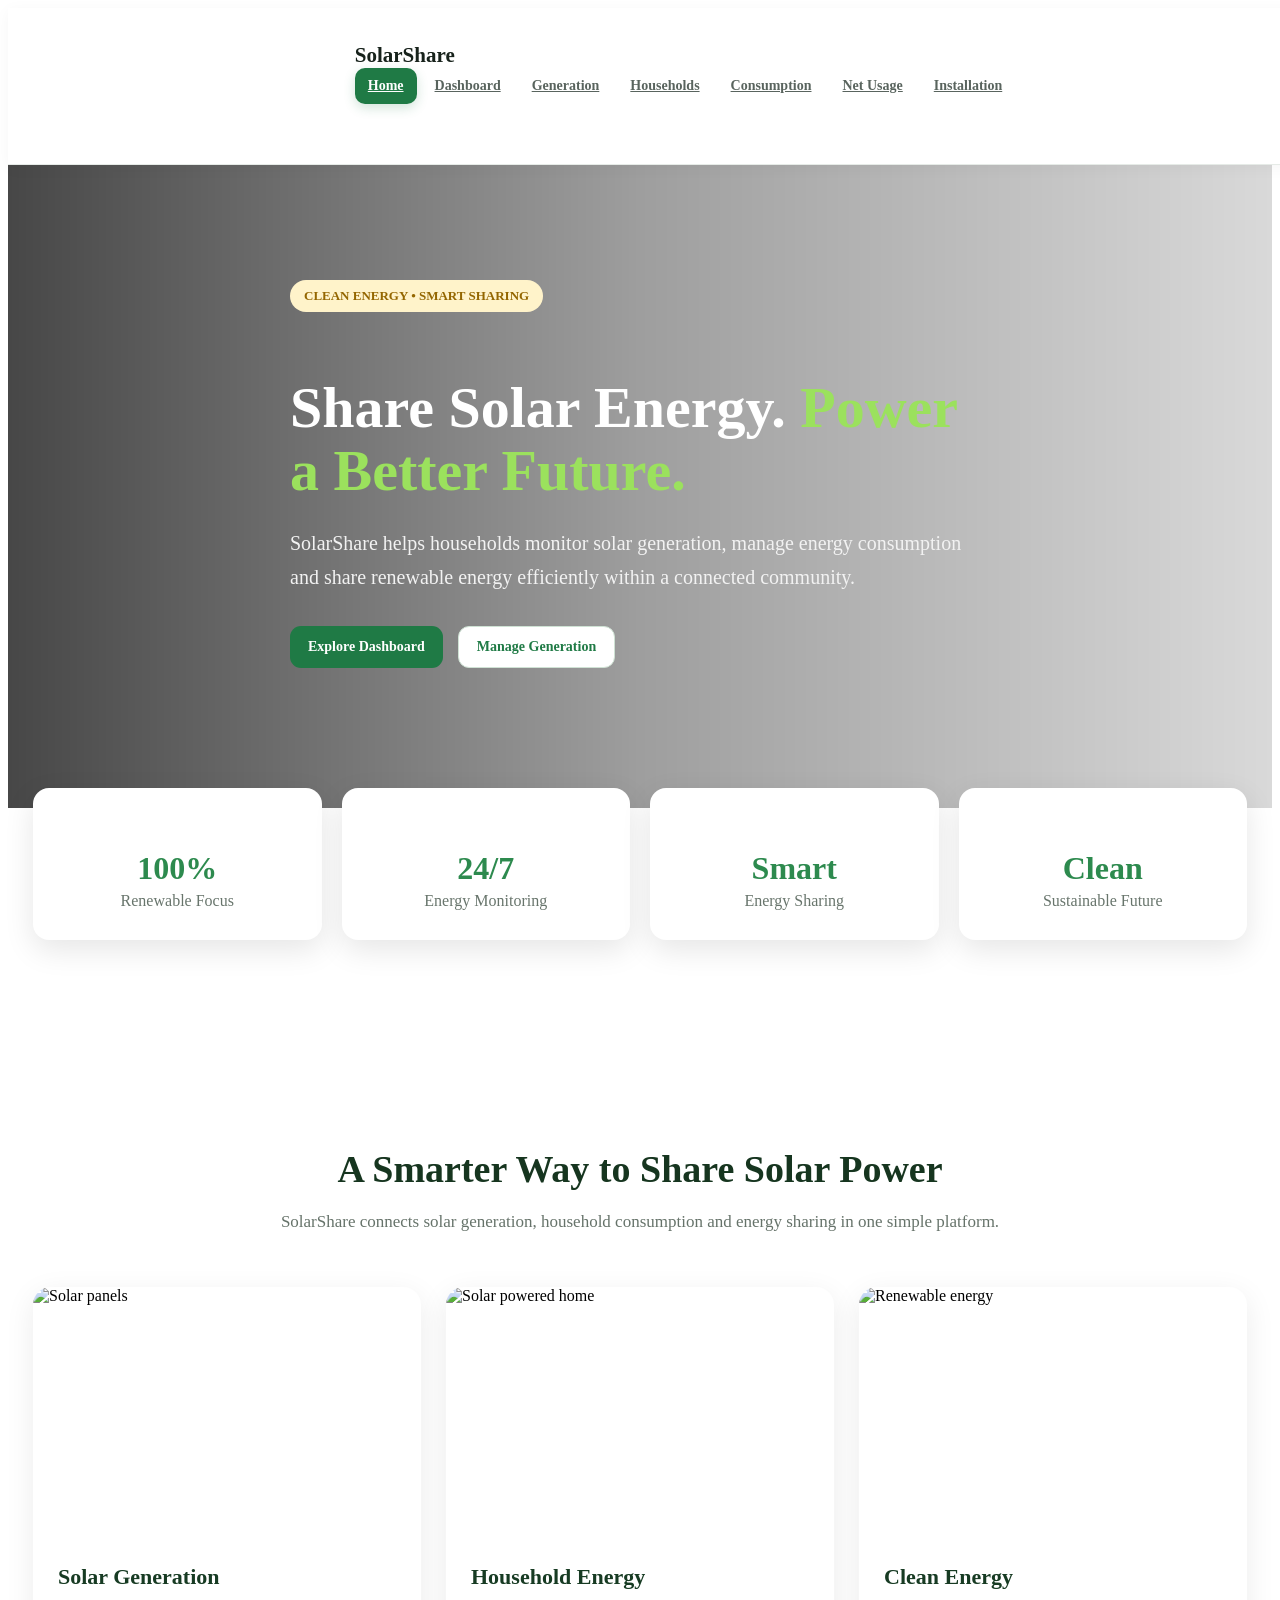
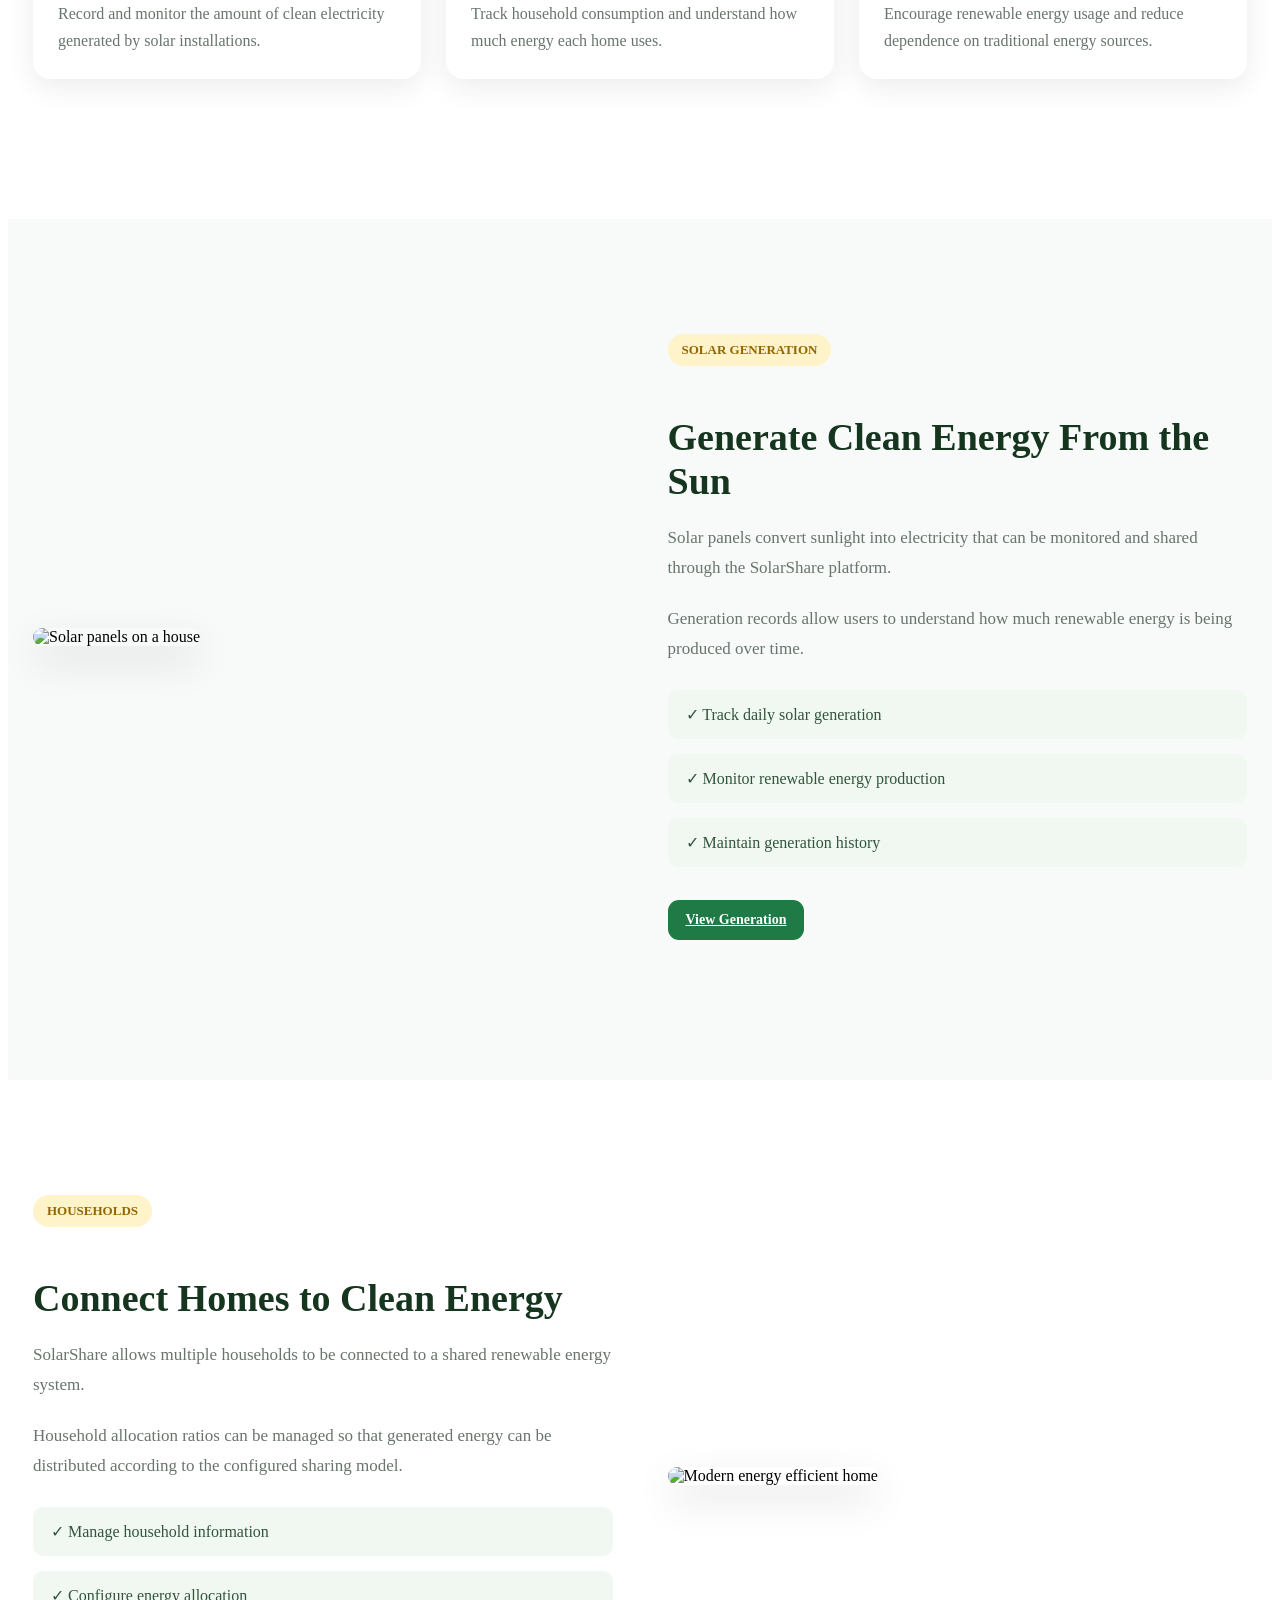
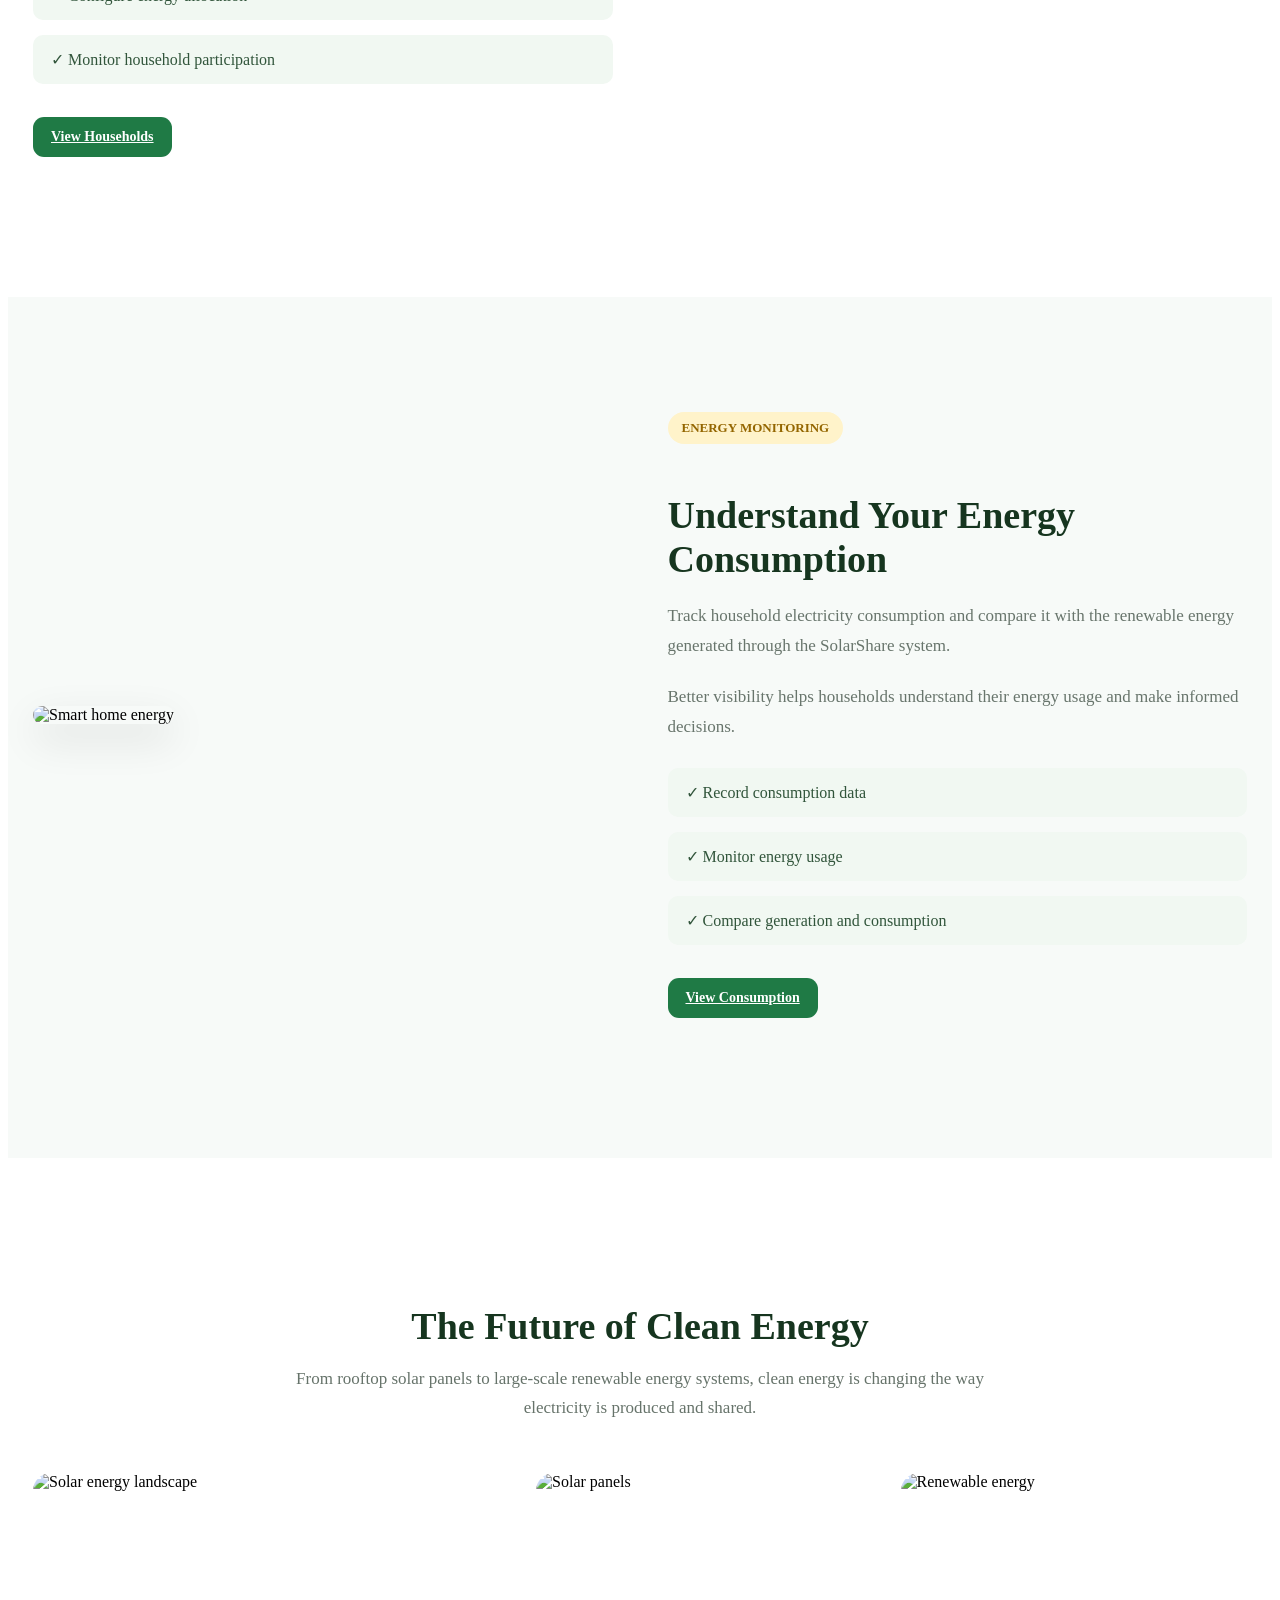
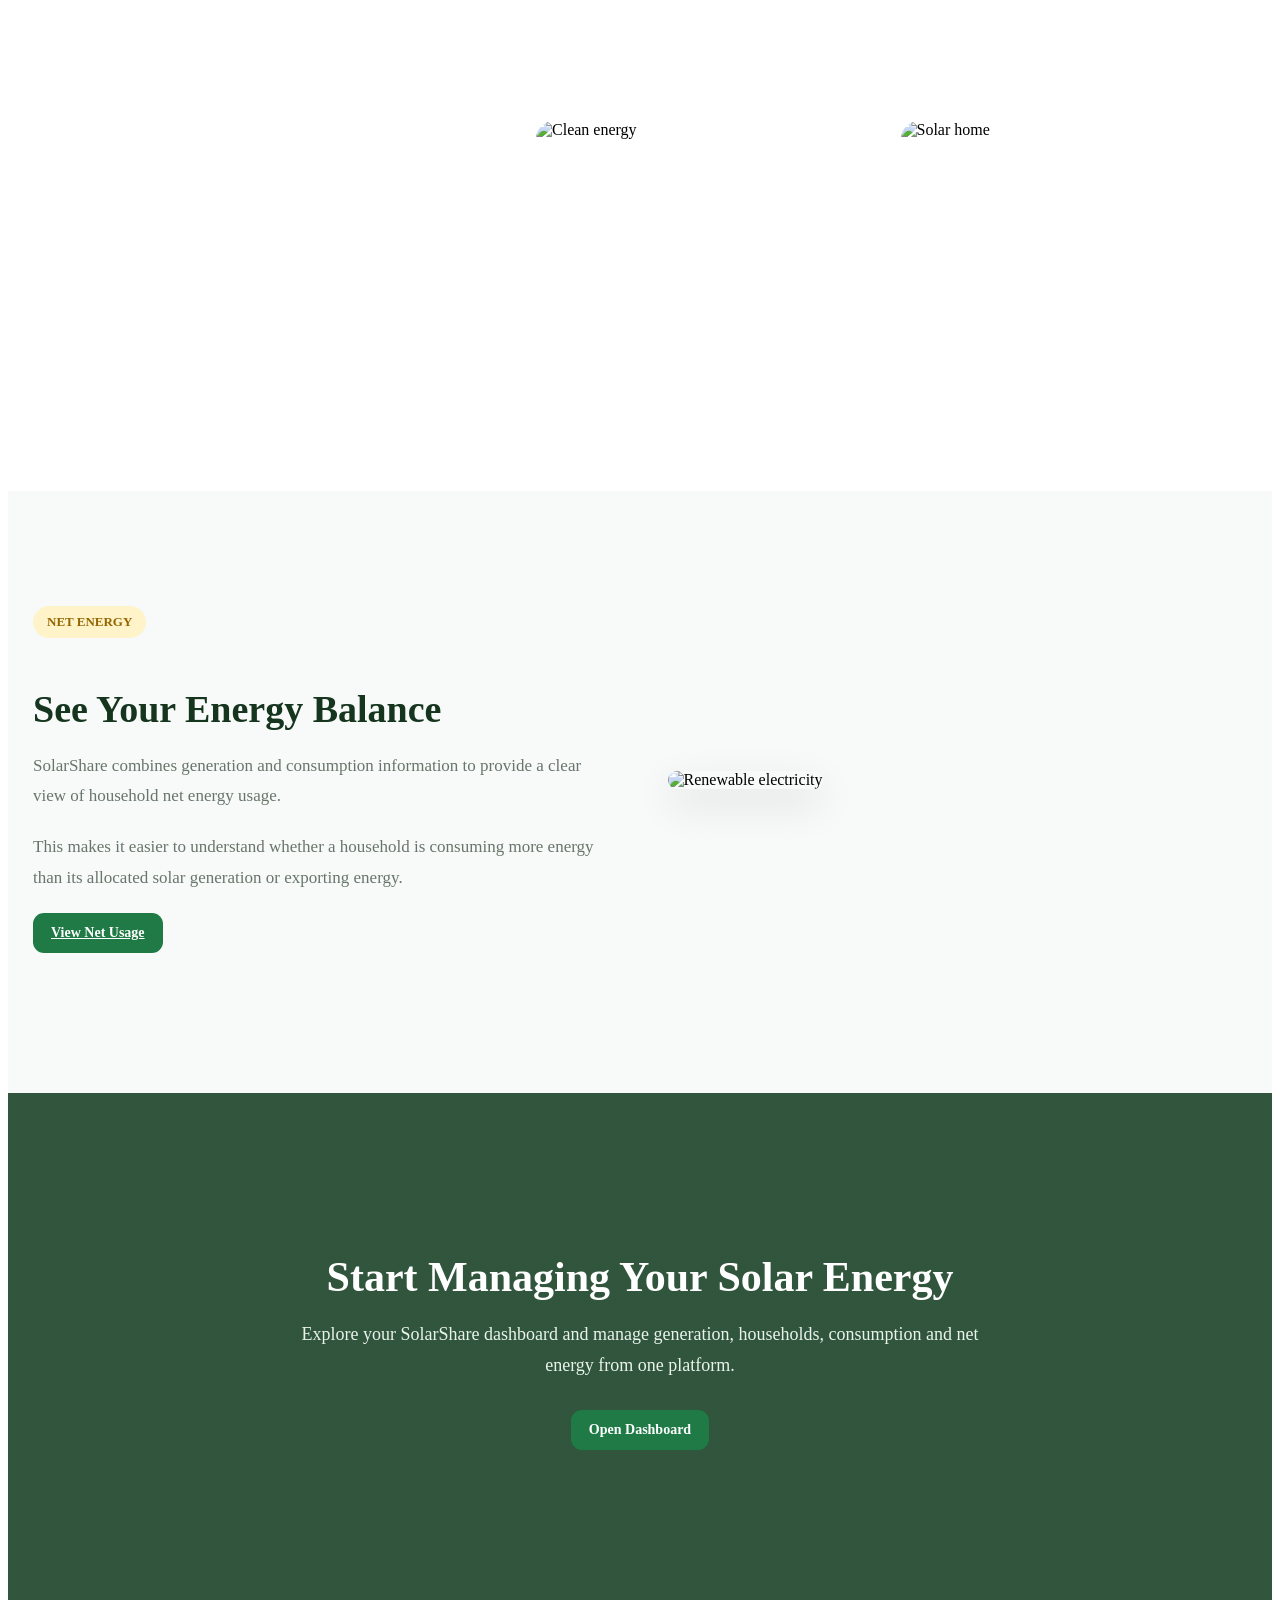
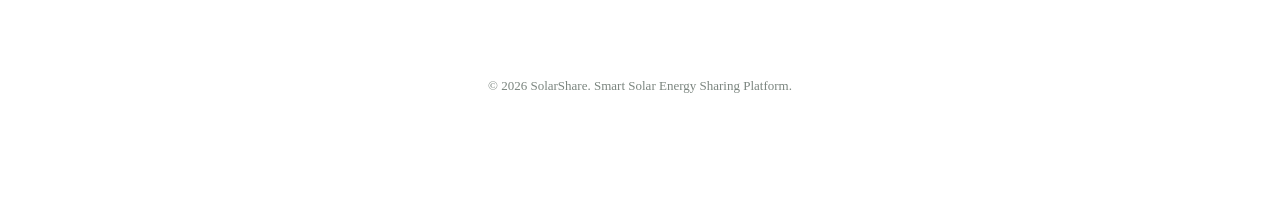
==== solarshare/src/main/resources/static/index.html @ 3d90de75 "Add SolarShare frontend and updates" ====
<!DOCTYPE html>
<html lang="en">
<head>
  <meta charset="UTF-8">
  <meta name="viewport" content="width=device-width, initial-scale=1.0">

  <title>SolarShare | Share Solar Energy</title>

  <link rel="stylesheet" href="style.css">

  <style>
    /* =========================
       HOME PAGE
    ========================= */

    .hero-home {
      min-height: 620px;
      display: flex;
      align-items: center;
      position: relative;
      background:
              linear-gradient(
                      90deg,
                      rgba(0, 0, 0, 0.72),
                      rgba(0, 0, 0, 0.38),
                      rgba(0, 0, 0, 0.15)
              ),
              url("https://images.unsplash.com/photo-1509391366360-2e959784a276?auto=format&fit=crop&w=1800&q=85")
              center/cover no-repeat;
      color: white;
    }

    .hero-home-content {
      max-width: 700px;
      padding: 80px 0;
    }

    .hero-home h1 {
      font-size: 58px;
      line-height: 1.08;
      margin-bottom: 24px;
    }

    .hero-home h1 span {
      color: #9be15d;
    }

    .hero-home p {
      font-size: 20px;
      line-height: 1.7;
      margin-bottom: 32px;
      color: #f2f2f2;
    }

    .hero-buttons {
      display: flex;
      gap: 15px;
      flex-wrap: wrap;
    }

    .hero-buttons a {
      text-decoration: none;
    }

    .home-section {
      padding: 80px 0;
    }

    .home-section-light {
      background: #f7faf8;
    }

    .section-heading {
      text-align: center;
      max-width: 750px;
      margin: 0 auto 50px;
    }

    .section-heading h2 {
      font-size: 38px;
      margin-bottom: 15px;
      color: #16351f;
    }

    .section-heading p {
      color: #66736a;
      font-size: 17px;
      line-height: 1.7;
    }

    /* Image cards */

    .image-card-grid {
      display: grid;
      grid-template-columns: repeat(3, 1fr);
      gap: 25px;
    }

    .image-card {
      background: white;
      border-radius: 18px;
      overflow: hidden;
      box-shadow: 0 8px 30px rgba(0, 0, 0, 0.08);
      transition: transform 0.3s ease, box-shadow 0.3s ease;
    }

    .image-card:hover {
      transform: translateY(-7px);
      box-shadow: 0 15px 35px rgba(0, 0, 0, 0.13);
    }

    .image-card img {
      width: 100%;
      height: 230px;
      object-fit: cover;
      display: block;
    }

    .image-card-content {
      padding: 25px;
    }

    .image-card-content h3 {
      margin-bottom: 10px;
      color: #173b23;
      font-size: 22px;
    }

    .image-card-content p {
      color: #68756c;
      line-height: 1.7;
      margin: 0;
    }

    /* Image + text sections */

    .image-text-section {
      display: grid;
      grid-template-columns: 1fr 1fr;
      gap: 55px;
      align-items: center;
    }

    .image-text-section.reverse .image-text-image {
      order: 2;
    }

    .image-text-image img {
      width: 100%;
      height: 430px;
      object-fit: cover;
      border-radius: 24px;
      box-shadow: 0 15px 40px rgba(0, 0, 0, 0.12);
    }

    .image-text-content h2 {
      font-size: 38px;
      color: #16351f;
      margin-bottom: 20px;
    }

    .image-text-content p {
      font-size: 17px;
      color: #68756c;
      line-height: 1.8;
      margin-bottom: 20px;
    }

    .feature-list {
      list-style: none;
      padding: 0;
      margin: 25px 0 0;
    }

    .feature-list li {
      margin-bottom: 15px;
      padding: 15px 18px;
      background: #f1f8f2;
      border-radius: 10px;
      color: #31553b;
      font-weight: 500;
    }

    /* Stats */

    .home-stats {
      display: grid;
      grid-template-columns: repeat(4, 1fr);
      gap: 20px;
      margin-top: -55px;
      position: relative;
      z-index: 5;
    }

    .home-stat {
      background: white;
      border-radius: 16px;
      padding: 30px 20px;
      text-align: center;
      box-shadow: 0 10px 30px rgba(0, 0, 0, 0.1);
    }

    .home-stat h3 {
      font-size: 32px;
      color: #2d8a4e;
      margin-bottom: 5px;
    }

    .home-stat p {
      color: #68756c;
      margin: 0;
    }

    /* Gallery */

    .solar-gallery {
      display: grid;
      grid-template-columns: 1.4fr 1fr 1fr;
      grid-template-rows: 230px 230px;
      gap: 18px;
    }

    .gallery-item {
      overflow: hidden;
      border-radius: 18px;
    }

    .gallery-item:first-child {
      grid-row: span 2;
    }

    .gallery-item img {
      width: 100%;
      height: 100%;
      object-fit: cover;
      transition: transform 0.5s ease;
    }

    .gallery-item:hover img {
      transform: scale(1.06);
    }

    /* CTA */

    .home-cta {
      padding: 90px 20px;
      background:
              linear-gradient(
                      rgba(20, 62, 34, 0.88),
                      rgba(20, 62, 34, 0.88)
              ),
              url("https://images.unsplash.com/photo-1473341304170-971dccb5ac1e?auto=format&fit=crop&w=1800&q=85")
              center/cover no-repeat;
      color: white;
      text-align: center;
    }

    .home-cta h2 {
      font-size: 42px;
      margin-bottom: 18px;
    }

    .home-cta p {
      max-width: 700px;
      margin: 0 auto 30px;
      font-size: 18px;
      line-height: 1.7;
      color: #e9f3eb;
    }

    .home-cta a {
      display: inline-block;
      text-decoration: none;
    }

    /* Responsive */

    @media (max-width: 900px) {
      .hero-home h1 {
        font-size: 44px;
      }

      .image-card-grid {
        grid-template-columns: 1fr 1fr;
      }

      .image-text-section {
        grid-template-columns: 1fr;
      }

      .image-text-section.reverse .image-text-image {
        order: 0;
      }

      .home-stats {
        grid-template-columns: 1fr 1fr;
      }

      .solar-gallery {
        grid-template-columns: 1fr 1fr;
        grid-template-rows: repeat(3, 220px);
      }

      .gallery-item:first-child {
        grid-row: span 2;
      }
    }

    @media (max-width: 600px) {
      .hero-home {
        min-height: 560px;
      }

      .hero-home h1 {
        font-size: 36px;
      }

      .hero-home p {
        font-size: 16px;
      }

      .image-card-grid {
        grid-template-columns: 1fr;
      }

      .home-stats {
        grid-template-columns: 1fr;
        margin-top: 20px;
      }

      .image-text-image img {
        height: 300px;
      }

      .image-text-content h2 {
        font-size: 30px;
      }

      .section-heading h2 {
        font-size: 30px;
      }

      .solar-gallery {
        display: grid;
        grid-template-columns: 1fr;
        grid-template-rows: repeat(5, 220px);
      }

      .gallery-item:first-child {
        grid-row: span 1;
      }

      .home-cta h2 {
        font-size: 32px;
      }
    }
  </style>
</head>

<body>

<!-- =========================
     NAVIGATION
========================= -->

<nav class="navbar">

  <div class="container">

    <div class="logo">
      SolarShare
    </div>

    <div class="nav-links">

      <a href="index.html" class="active">
        Home
      </a>

      <a href="dashboard.html">
        Dashboard
      </a>

      <a href="generation.html">
        Generation
      </a>

      <a href="households.html">
        Households
      </a>

      <a href="consumption.html">
        Consumption
      </a>

      <a href="net-usage.html">
        Net Usage
      </a>

      <a href="installation.html">
        Installation
      </a>

    </div>

  </div>

</nav>


<!-- =========================
     HERO
========================= -->

<section class="hero-home">

  <div class="container">

    <div class="hero-home-content">

            <span class="badge">
                CLEAN ENERGY • SMART SHARING
            </span>

      <h1>
        Share Solar Energy.
        <span>Power a Better Future.</span>
      </h1>

      <p>
        SolarShare helps households monitor solar generation,
        manage energy consumption and share renewable energy
        efficiently within a connected community.
      </p>

      <div class="hero-buttons">

        <a href="dashboard.html"
           class="btn btn-primary">
          Explore Dashboard
        </a>

        <a href="generation.html"
           class="btn btn-secondary">
          Manage Generation
        </a>

      </div>

    </div>

  </div>

</section>


<!-- =========================
     STATS
========================= -->

<div class="container">

  <div class="home-stats">

    <div class="home-stat">

      <h3>100%</h3>

      <p>
        Renewable Focus
      </p>

    </div>


    <div class="home-stat">

      <h3>24/7</h3>

      <p>
        Energy Monitoring
      </p>

    </div>


    <div class="home-stat">

      <h3>Smart</h3>

      <p>
        Energy Sharing
      </p>

    </div>


    <div class="home-stat">

      <h3>Clean</h3>

      <p>
        Sustainable Future
      </p>

    </div>

  </div>

</div>


<!-- =========================
     INTRODUCTION
========================= -->

<section class="home-section">

  <div class="container">

    <div class="section-heading">

      <h2>
        A Smarter Way to Share Solar Power
      </h2>

      <p>
        SolarShare connects solar generation, household
        consumption and energy sharing in one simple platform.
      </p>

    </div>


    <div class="image-card-grid">

      <!-- Card 1 -->

      <div class="image-card">

        <img
                src="https://images.unsplash.com/photo-1509391366360-2e959784a276?auto=format&fit=crop&w=900&q=80"
                alt="Solar panels">

        <div class="image-card-content">

          <h3>
            Solar Generation
          </h3>

          <p>
            Record and monitor the amount of clean
            electricity generated by solar installations.
          </p>

        </div>

      </div>


      <!-- Card 2 -->

      <div class="image-card">

        <img
                src="https://images.unsplash.com/photo-1508514177221-188b1cf16e9d?auto=format&fit=crop&w=900&q=80"
                alt="Solar powered home">

        <div class="image-card-content">

          <h3>
            Household Energy
          </h3>

          <p>
            Track household consumption and understand
            how much energy each home uses.
          </p>

        </div>

      </div>


      <!-- Card 3 -->

      <div class="image-card">

        <img
                src="https://images.unsplash.com/photo-1497435334941-8c899ee9e8e9?auto=format&fit=crop&w=900&q=80"
                alt="Renewable energy">

        <div class="image-card-content">

          <h3>
            Clean Energy
          </h3>

          <p>
            Encourage renewable energy usage and reduce
            dependence on traditional energy sources.
          </p>

        </div>

      </div>

    </div>

  </div>

</section>


<!-- =========================
     SOLAR SHARING SECTION
========================= -->

<section class="home-section home-section-light">

  <div class="container">

    <div class="image-text-section">

      <div class="image-text-image">

        <img
                src="https://images.unsplash.com/photo-1509390662107-ffb3e517a8e9?auto=format&fit=crop&w=1200&q=85"
                alt="Solar panels on a house">

      </div>


      <div class="image-text-content">

                <span class="badge">
                    SOLAR GENERATION
                </span>

        <h2>
          Generate Clean Energy From the Sun
        </h2>

        <p>
          Solar panels convert sunlight into electricity
          that can be monitored and shared through the
          SolarShare platform.
        </p>

        <p>
          Generation records allow users to understand
          how much renewable energy is being produced
          over time.
        </p>

        <ul class="feature-list">

          <li>
            ✓ Track daily solar generation
          </li>

          <li>
            ✓ Monitor renewable energy production
          </li>

          <li>
            ✓ Maintain generation history
          </li>

        </ul>

        <br>

        <a href="generation.html"
           class="btn btn-primary">
          View Generation
        </a>

      </div>

    </div>

  </div>

</section>


<!-- =========================
     HOUSEHOLD SECTION
========================= -->

<section class="home-section">

  <div class="container">

    <div class="image-text-section reverse">

      <div class="image-text-image">

        <img
                src="https://images.unsplash.com/photo-1600585154340-be6161a56a0c?auto=format&fit=crop&w=1200&q=85"
                alt="Modern energy efficient home">

      </div>


      <div class="image-text-content">

                <span class="badge">
                    HOUSEHOLDS
                </span>

        <h2>
          Connect Homes to Clean Energy
        </h2>

        <p>
          SolarShare allows multiple households to be
          connected to a shared renewable energy system.
        </p>

        <p>
          Household allocation ratios can be managed
          so that generated energy can be distributed
          according to the configured sharing model.
        </p>

        <ul class="feature-list">

          <li>
            ✓ Manage household information
          </li>

          <li>
            ✓ Configure energy allocation
          </li>

          <li>
            ✓ Monitor household participation
          </li>

        </ul>

        <br>

        <a href="households.html"
           class="btn btn-primary">
          View Households
        </a>

      </div>

    </div>

  </div>

</section>


<!-- =========================
     CONSUMPTION SECTION
========================= -->

<section class="home-section home-section-light">

  <div class="container">

    <div class="image-text-section">

      <div class="image-text-image">

        <img
                src="https://images.unsplash.com/photo-1558008258-3256797b43f3?auto=format&fit=crop&w=1200&q=85"
                alt="Smart home energy">

      </div>


      <div class="image-text-content">

                <span class="badge">
                    ENERGY MONITORING
                </span>

        <h2>
          Understand Your Energy Consumption
        </h2>

        <p>
          Track household electricity consumption and
          compare it with the renewable energy generated
          through the SolarShare system.
        </p>

        <p>
          Better visibility helps households understand
          their energy usage and make informed decisions.
        </p>

        <ul class="feature-list">

          <li>
            ✓ Record consumption data
          </li>

          <li>
            ✓ Monitor energy usage
          </li>

          <li>
            ✓ Compare generation and consumption
          </li>

        </ul>

        <br>

        <a href="consumption.html"
           class="btn btn-primary">
          View Consumption
        </a>

      </div>

    </div>

  </div>

</section>


<!-- =========================
     IMAGE GALLERY
========================= -->

<section class="home-section">

  <div class="container">

    <div class="section-heading">

      <h2>
        The Future of Clean Energy
      </h2>

      <p>
        From rooftop solar panels to large-scale renewable
        energy systems, clean energy is changing the way
        electricity is produced and shared.
      </p>

    </div>


    <div class="solar-gallery">

      <div class="gallery-item">

        <img
                src="https://images.unsplash.com/photo-1466611653911-95081537e5b7?auto=format&fit=crop&w=1200&q=85"
                alt="Solar energy landscape">

      </div>


      <div class="gallery-item">

        <img
                src="https://images.unsplash.com/photo-1509390144018-eeaf650522af?auto=format&fit=crop&w=900&q=85"
                alt="Solar panels">

      </div>


      <div class="gallery-item">

        <img
                src="https://images.unsplash.com/photo-1473341304170-971dccb5ac1e?auto=format&fit=crop&w=900&q=85"
                alt="Renewable energy">

      </div>


      <div class="gallery-item">

        <img
                src="https://images.unsplash.com/photo-1497435334941-8c899ee9e8e9?auto=format&fit=crop&w=900&q=85"
                alt="Clean energy">

      </div>


      <div class="gallery-item">

        <img
                src="https://images.unsplash.com/photo-1508514177221-188b1cf16e9d?auto=format&fit=crop&w=900&q=85"
                alt="Solar home">

      </div>

    </div>

  </div>

</section>


<!-- =========================
     NET USAGE
========================= -->

<section class="home-section home-section-light">

  <div class="container">

    <div class="image-text-section reverse">

      <div class="image-text-image">

        <img
                src="https://images.unsplash.com/photo-1497435334941-8c899ee9e8e9?auto=format&fit=crop&w=1200&q=85"
                alt="Renewable electricity">

      </div>


      <div class="image-text-content">

                <span class="badge">
                    NET ENERGY
                </span>

        <h2>
          See Your Energy Balance
        </h2>

        <p>
          SolarShare combines generation and consumption
          information to provide a clear view of household
          net energy usage.
        </p>

        <p>
          This makes it easier to understand whether a
          household is consuming more energy than its
          allocated solar generation or exporting energy.
        </p>

        <a href="net-usage.html"
           class="btn btn-primary">
          View Net Usage
        </a>

      </div>

    </div>

  </div>

</section>


<!-- =========================
     CALL TO ACTION
========================= -->

<section class="home-cta">

  <div class="container">

    <h2>
      Start Managing Your Solar Energy
    </h2>

    <p>
      Explore your SolarShare dashboard and manage
      generation, households, consumption and net energy
      from one platform.
    </p>

    <a href="dashboard.html"
       class="btn btn-primary">
      Open Dashboard
    </a>

  </div>

</section>


<!-- =========================
     FOOTER
========================= -->

<footer class="footer">

  <div class="container">

    <p>
      © 2026 SolarShare. Smart Solar Energy Sharing Platform.
    </p>

  </div>

</footer>


</body>
</html>
---- solarshare/src/main/resources/static/style.css ----
/* ===* {
    margin: 0;
    padding: 0;
    box-sizing: border-box;
}

html {
    scroll-behavior: smooth;
}

body {
    font-family: Arial, Helvetica, sans-serif;
    background: #f5f8f5;
    color: #17221b;
    line-height: 1.6;
}

a {
    text-decoration: none;
    color: inherit;
}

button,
input,
select {
    font-family: inherit;
}

/* ================= NAVBAR ================= */

.navbar {
    width: 100%;
    min-height: 72px;
    background: #ffffff;
    border-bottom: 1px solid #e6ebe7;

    display: flex;
    align-items: center;
    justify-content: space-between;

    padding: 0 45px;

    position: sticky;
    top: 0;
    z-index: 1000;

    box-shadow: 0 3px 15px rgba(0, 0, 0, 0.04);
}

.logo {
    display: flex;
    align-items: center;
    gap: 10px;

    font-size: 21px;
    font-weight: 800;
    color: #17221b;

    white-space: nowrap;
}

.logo-icon {
    width: 40px;
    height: 40px;

    display: flex;
    align-items: center;
    justify-content: center;

    border-radius: 12px;
    background: #fff3c7;

    font-size: 22px;
}

.nav-links {
    display: flex;
    align-items: center;
    gap: 5px;
}

.nav-links a {
    padding: 10px 13px;

    border-radius: 10px;

    color: #59645e;

    font-size: 14px;
    font-weight: 600;

    transition: 0.2s;
}

.nav-links a:hover {
    background: #edf7f0;
    color: #19703e;
}

.nav-links a.active {
    background: #1f7a45;
    color: white;

    box-shadow: 0 4px 12px rgba(31, 122, 69, 0.2);
}

/* ================= COMMON ================= */

.container {
    max-width: 1250px;
    margin: auto;
    padding: 35px 25px 60px;
}

.page-hero {
    background:
            linear-gradient(
                    120deg,
                    #ffffff,
                    #f4fff6 60%,
                    #fff8df
            );

    border: 1px solid #e8eee9;

    border-radius: 28px;

    padding: 45px 50px;

    margin-bottom: 28px;

    box-shadow: 0 10px 35px rgba(0, 0, 0, 0.045);
}

.page-hero-content {
    max-width: 760px;
}

.badge {
    display: inline-flex;
    align-items: center;
    gap: 7px;

    padding: 8px 14px;

    background: #fff3ca;
    color: #946600;

    border-radius: 30px;

    font-size: 13px;
    font-weight: 700;

    margin-bottom: 17px;
}

.page-hero h1 {
    font-size: 42px;
    line-height: 1.15;

    margin-bottom: 14px;
}

.page-hero p {
    color: #68736d;

    font-size: 16px;

    max-width: 700px;
}

.section-title {
    margin-bottom: 20px;
}

.section-title h2 {
    font-size: 23px;
    margin-bottom: 5px;
}

.section-title p {
    color: #7b857f;
    font-size: 14px;
}

/* ================= BUTTONS ================= */

.btn {
    display: inline-flex;
    align-items: center;
    justify-content: center;

    border: none;

    border-radius: 11px;

    padding: 12px 18px;

    font-size: 14px;
    font-weight: 700;

    cursor: pointer;

    transition: 0.2s;
}

.btn-primary {
    background: #1f7a45;
    color: white;
}

.btn-primary:hover {
    background: #176438;
    transform: translateY(-1px);
}

.btn-secondary {
    background: #ffffff;
    color: #1f7a45;

    border: 1px solid #cfe2d4;
}

.btn-secondary:hover {
    background: #edf7f0;
}

.btn-danger {
    background: #fff0f0;
    color: #c0392b;
}

.btn-danger:hover {
    background: #ffe0e0;
}

/* ================= CARDS ================= */

.card {
    background: #ffffff;

    border: 1px solid #e7ece8;

    border-radius: 20px;

    padding: 25px;

    box-shadow: 0 7px 25px rgba(0, 0, 0, 0.045);
}

.cards-4 {
    display: grid;
    grid-template-columns: repeat(4, 1fr);
    gap: 18px;

    margin-bottom: 28px;
}

.cards-3 {
    display: grid;
    grid-template-columns: repeat(3, 1fr);
    gap: 18px;

    margin-bottom: 28px;
}

.stat-card {
    background: #ffffff;

    border: 1px solid #e7ece8;

    border-radius: 20px;

    padding: 23px;

    box-shadow: 0 7px 25px rgba(0, 0, 0, 0.045);
}

.stat-icon {
    width: 45px;
    height: 45px;

    display: flex;
    align-items: center;
    justify-content: center;

    background: #edf8f0;

    border-radius: 12px;

    font-size: 20px;

    margin-bottom: 15px;
}

.stat-card:nth-child(2) .stat-icon {
    background: #fff5d7;
}

.stat-card:nth-child(3) .stat-icon {
    background: #edf2ff;
}

.stat-card:nth-child(4) .stat-icon {
    background: #f2edff;
}

.stat-card h2 {
    font-size: 27px;
    margin-bottom: 4px;
}

.stat-card p {
    color: #7b857f;
    font-size: 13px;
}

/* ================= DASHBOARD ================= */

.dashboard-grid {
    display: grid;
    grid-template-columns: 1.5fr 1fr;
    gap: 22px;
    margin-bottom: 25px;
}

.chart {
    height: 270px;

    display: flex;
    align-items: flex-end;

    gap: 14px;

    padding: 20px 5px 0;

    border-bottom: 1px solid #e6ebe7;
}

.chart-column {
    flex: 1;

    height: 100%;

    display: flex;
    flex-direction: column;

    align-items: center;
    justify-content: flex-end;

    gap: 8px;
}

.chart-value {
    font-size: 11px;
    color: #6f7973;
}

.chart-bar {
    width: 48%;

    min-height: 7px;

    background: linear-gradient(
            to top,
            #1f7a45,
            #60bd80
    );

    border-radius: 8px 8px 3px 3px;
}

.chart-label {
    font-size: 11px;
    color: #89918c;
}

/* ================= TABLE ================= */

.table-wrapper {
    width: 100%;
    overflow-x: auto;
}

.data-table {
    width: 100%;
    border-collapse: collapse;
}

.data-table th {
    text-align: left;

    padding: 14px;

    background: #f6f8f6;

    color: #69736d;

    font-size: 12px;
}

.data-table td {
    padding: 15px 14px;

    border-bottom: 1px solid #edf0ed;

    font-size: 13px;

    color: #3f4943;
}

.badge-green {
    display: inline-block;

    padding: 6px 10px;

    border-radius: 20px;

    background: #eaf7ee;

    color: #217542;

    font-size: 12px;

    font-weight: 700;
}

/* ================= FORM ================= */

.form-grid {
    display: grid;

    grid-template-columns: repeat(2, 1fr);

    gap: 18px;
}

.form-group {
    margin-bottom: 17px;
}

.form-group.full {
    grid-column: 1 / -1;
}

.form-group label {
    display: block;

    margin-bottom: 7px;

    color: #37423b;

    font-size: 13px;

    font-weight: 700;
}

.form-group input,
.form-group select {
    width: 100%;

    padding: 13px 14px;

    border: 1px solid #dce4de;

    border-radius: 10px;

    background: #fbfcfb;

    outline: none;

    font-size: 14px;
}

.form-group input:focus,
.form-group select:focus {
    border-color: #1f7a45;

    background: white;

    box-shadow: 0 0 0 3px rgba(31, 122, 69, 0.08);
}

/* ================= TWO COLUMN ================= */

.two-column {
    display: grid;

    grid-template-columns: 1fr 1.5fr;

    gap: 22px;

    margin-bottom: 25px;
}

/* ================= EMPTY ================= */

.empty {
    text-align: center;

    padding: 40px 20px;

    color: #7d8781;
}

.empty-icon {
    font-size: 42px;

    margin-bottom: 10px;
}

/* ================= MODAL ================= */

.modal {
    position: fixed;

    inset: 0;

    background: rgba(20, 30, 24, 0.55);

    display: none;

    align-items: center;
    justify-content: center;

    padding: 20px;

    z-index: 2000;
}

.modal.show {
    display: flex;
}

.modal-content {
    width: 100%;
    max-width: 500px;

    background: white;

    border-radius: 22px;

    padding: 28px;

    box-shadow: 0 25px 70px rgba(0, 0, 0, 0.2);
}

.modal-header {
    display: flex;

    align-items: center;
    justify-content: space-between;

    margin-bottom: 23px;
}

.modal-header h2 {
    font-size: 21px;
}

.close {
    width: 35px;
    height: 35px;

    border: none;

    border-radius: 50%;

    background: #f0f3f0;

    font-size: 20px;

    cursor: pointer;
}

.message {
    display: none;

    padding: 11px;

    margin-top: 14px;

    border-radius: 9px;

    font-size: 13px;
}

.message.success {
    display: block;

    color: #217542;
    background: #eaf7ee;
}

.message.error {
    display: block;

    color: #c0392b;
    background: #fff0f0;
}

/* ================= INFO ================= */

.info-grid {
    display: grid;

    grid-template-columns: repeat(3, 1fr);

    gap: 18px;
}

.info-card {
    padding: 22px;

    background: #ffffff;

    border: 1px solid #e7ece8;

    border-radius: 18px;
}

.info-card-icon {
    font-size: 28px;

    margin-bottom: 12px;
}

.info-card h3 {
    margin-bottom: 7px;
}

.info-card p {
    color: #758079;

    font-size: 13px;
}

/* ================= FOOTER ================= */

.footer {
    text-align: center;

    padding: 30px 20px;

    color: #7b857f;

    font-size: 13px;
}

/* ================= RESPONSIVE ================= */

@media (max-width: 1050px) {

    .navbar {
        padding: 15px 20px;

        flex-direction: column;

        gap: 12px;
    }

    .nav-links {
        flex-wrap: wrap;

        justify-content: center;
    }

    .cards-4 {
        grid-template-columns: repeat(2, 1fr);
    }

    .dashboard-grid,
    .two-column {
        grid-template-columns: 1fr;
    }
}

@media (max-width: 700px) {

    .container {
        padding: 20px 14px 40px;
    }

    .page-hero {
        padding: 32px 25px;
    }

    .page-hero h1 {
        font-size: 32px;
    }

    .cards-4,
    .cards-3,
    .info-grid {
        grid-template-columns: 1fr;
    }

    .form-grid {
        grid-template-columns: 1fr;
    }

    .form-group.full {
        grid-column: auto;
    }

    .nav-links a {
        font-size: 12px;

        padding: 8px 9px;
    }
}


/* =========================================================
   RESPONSIVE - MOBILE
   ========================================================= */

@media (max-width: 600px) {

    .navbar {
        align-items: flex-start;
    }

    .nav-links {
        width: 100%;

        justify-content: flex-start;
    }

    .nav-links a {
        font-size: 13px;

        padding: 7px 8px;
    }

    .page-hero {
        padding: 55px 5%;
    }

    .page-hero h1 {
        font-size: 36px;
    }

    .hero {
        padding: 55px 5%;
    }

    .hero h1 {
        font-size: 42px;
    }

    .hero-visual {
        min-height: 320px;
    }

    .stats {
        grid-template-columns: 1fr;

        padding-left: 5%;
        padding-right: 5%;
    }

    .dashboard {
        grid-template-columns: 1fr;

        padding-left: 5%;
        padding-right: 5%;
    }

    .dashboard-content {
        padding-left: 5%;
        padding-right: 5%;
    }

    .features {
        padding-left: 5%;
        padding-right: 5%;
    }

    .section-title h2 {
        font-size: 32px;
    }

    .footer {
        flex-direction: column;

        padding-left: 5%;
        padding-right: 5%;
    }

    .bar-row {
        grid-template-columns: 1fr;
    }
}
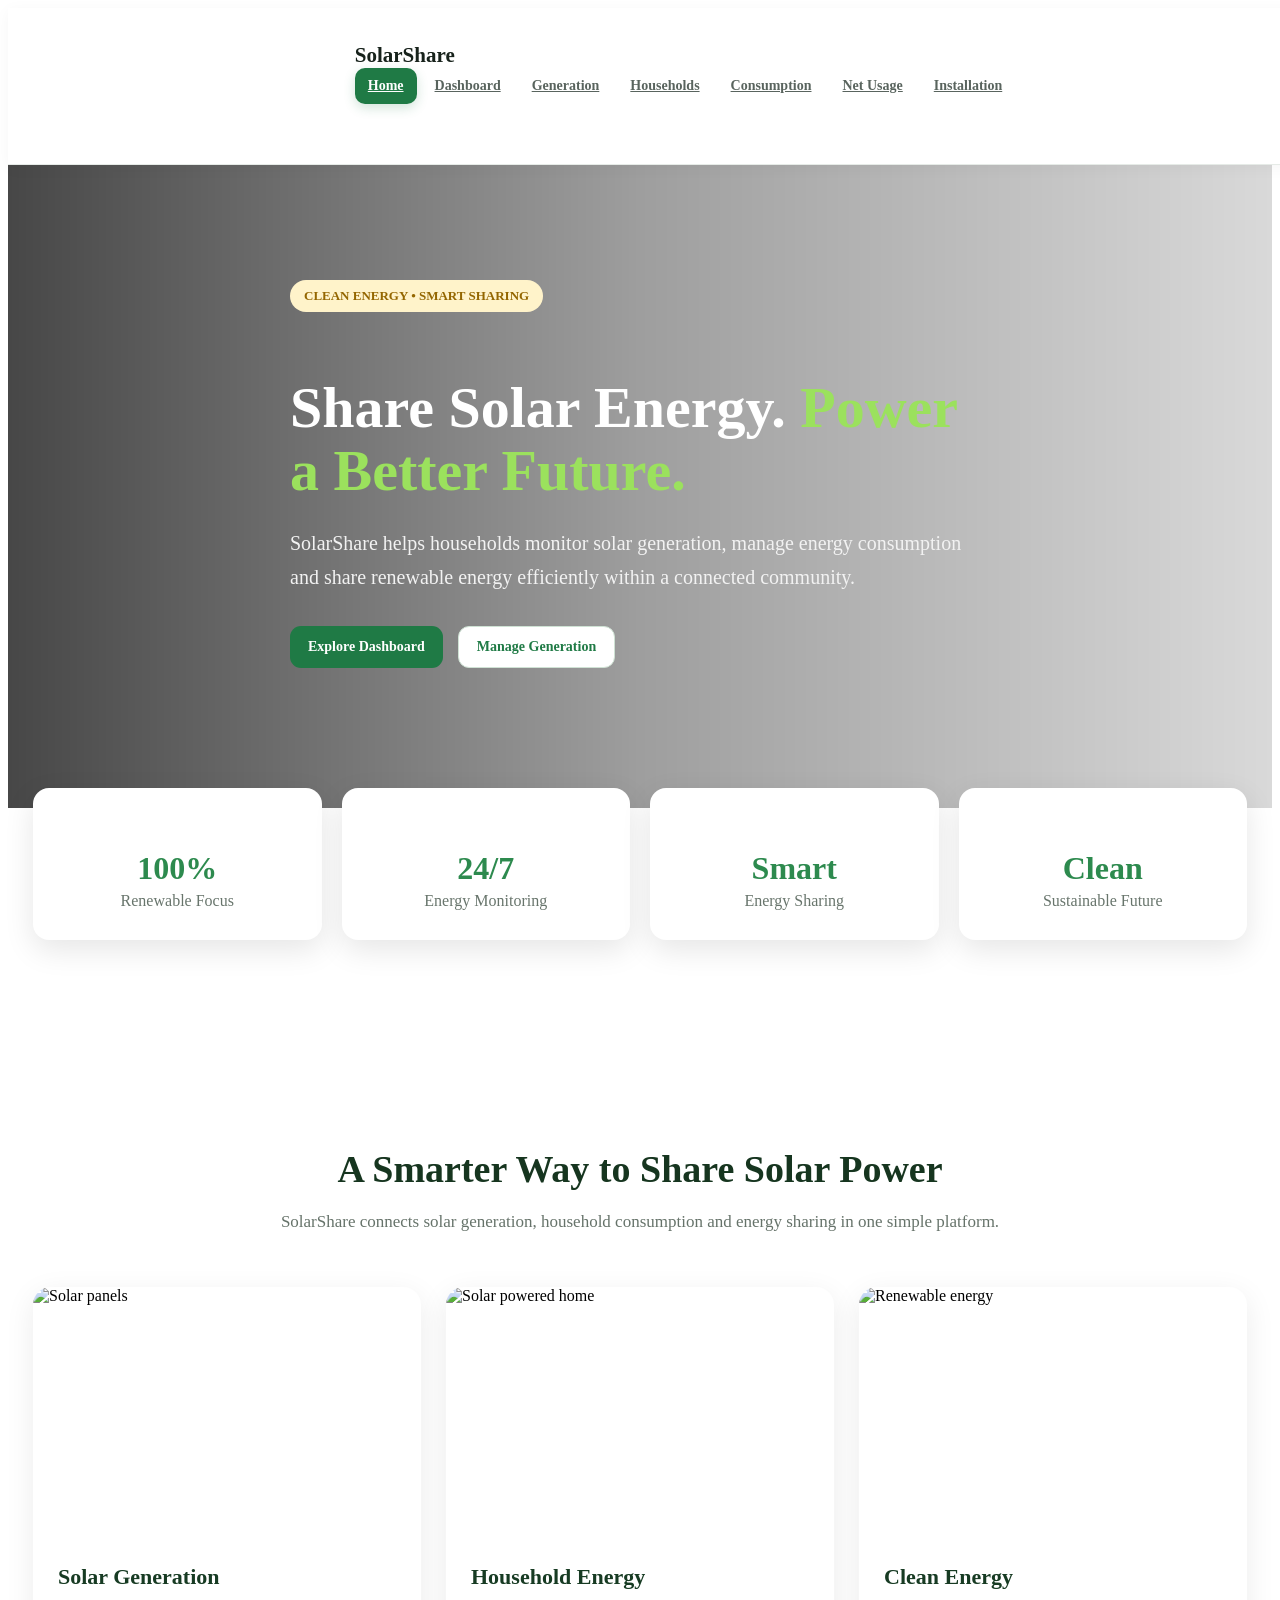
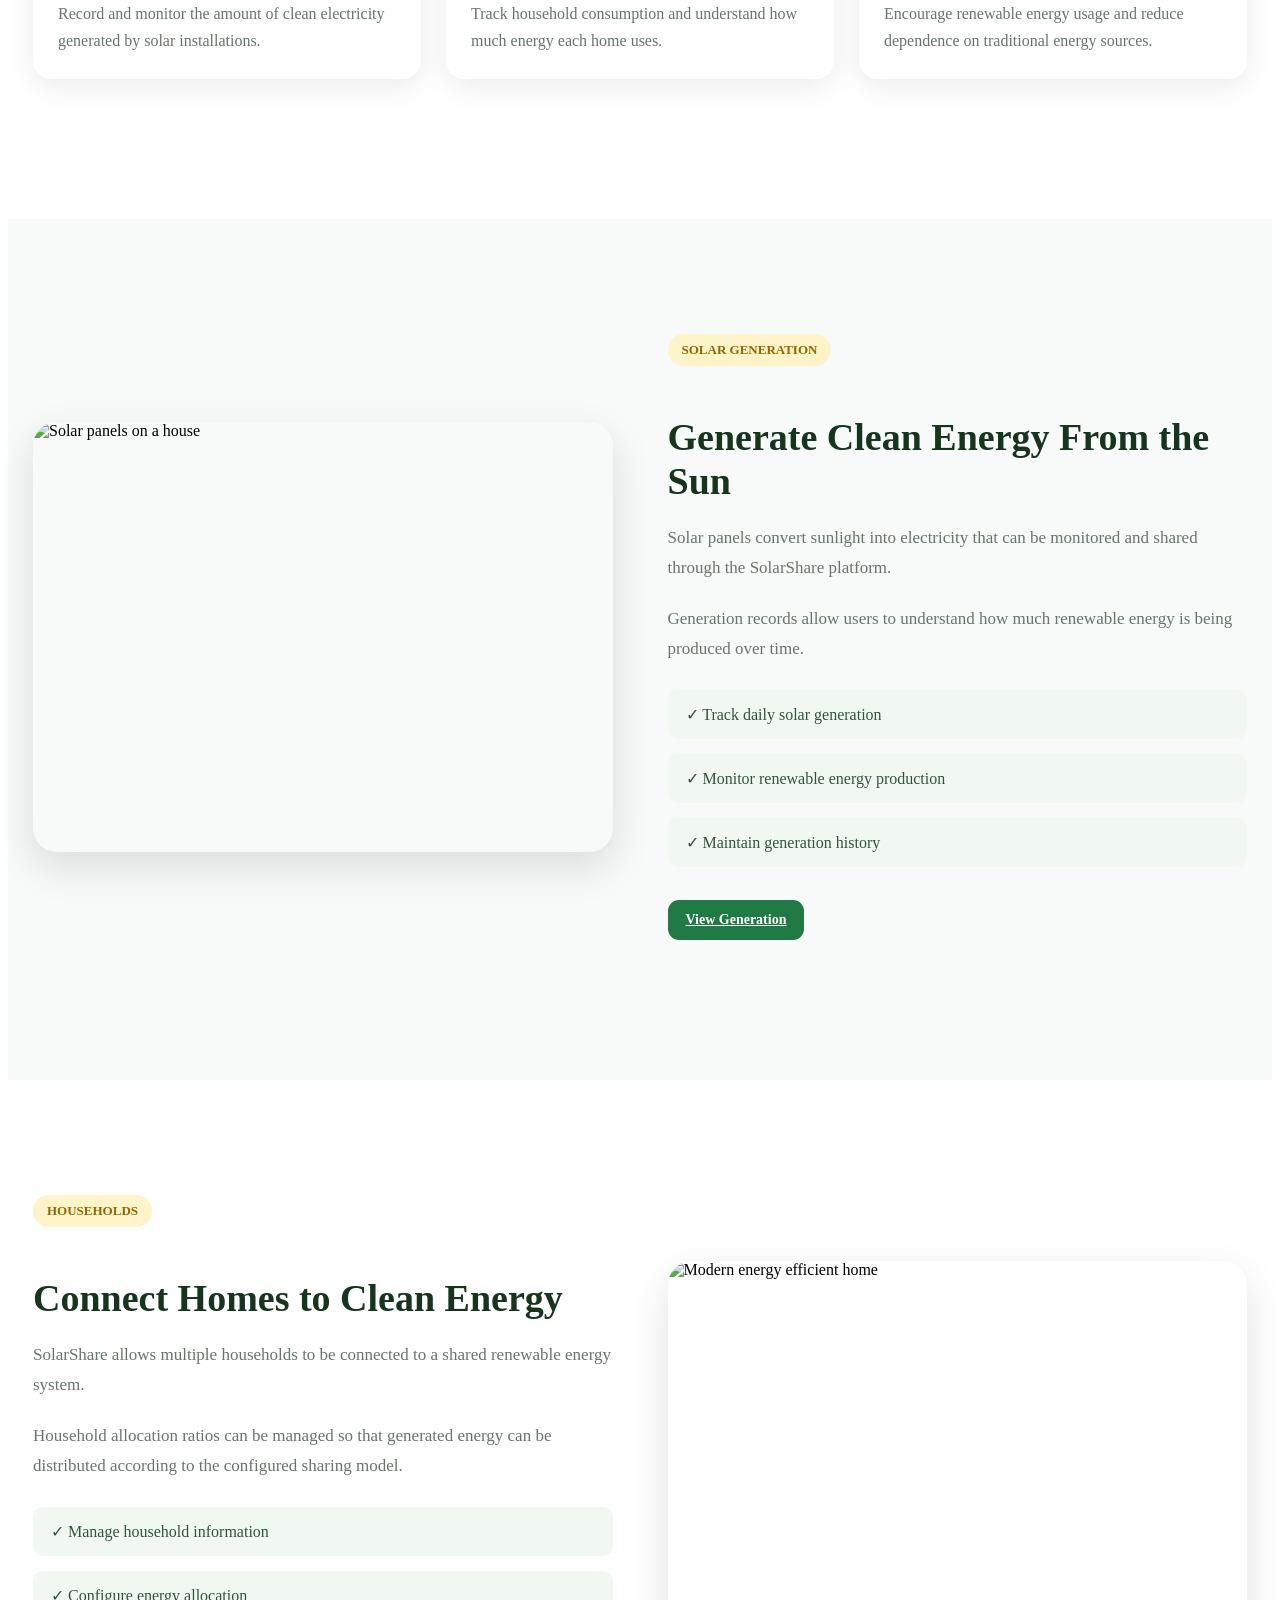
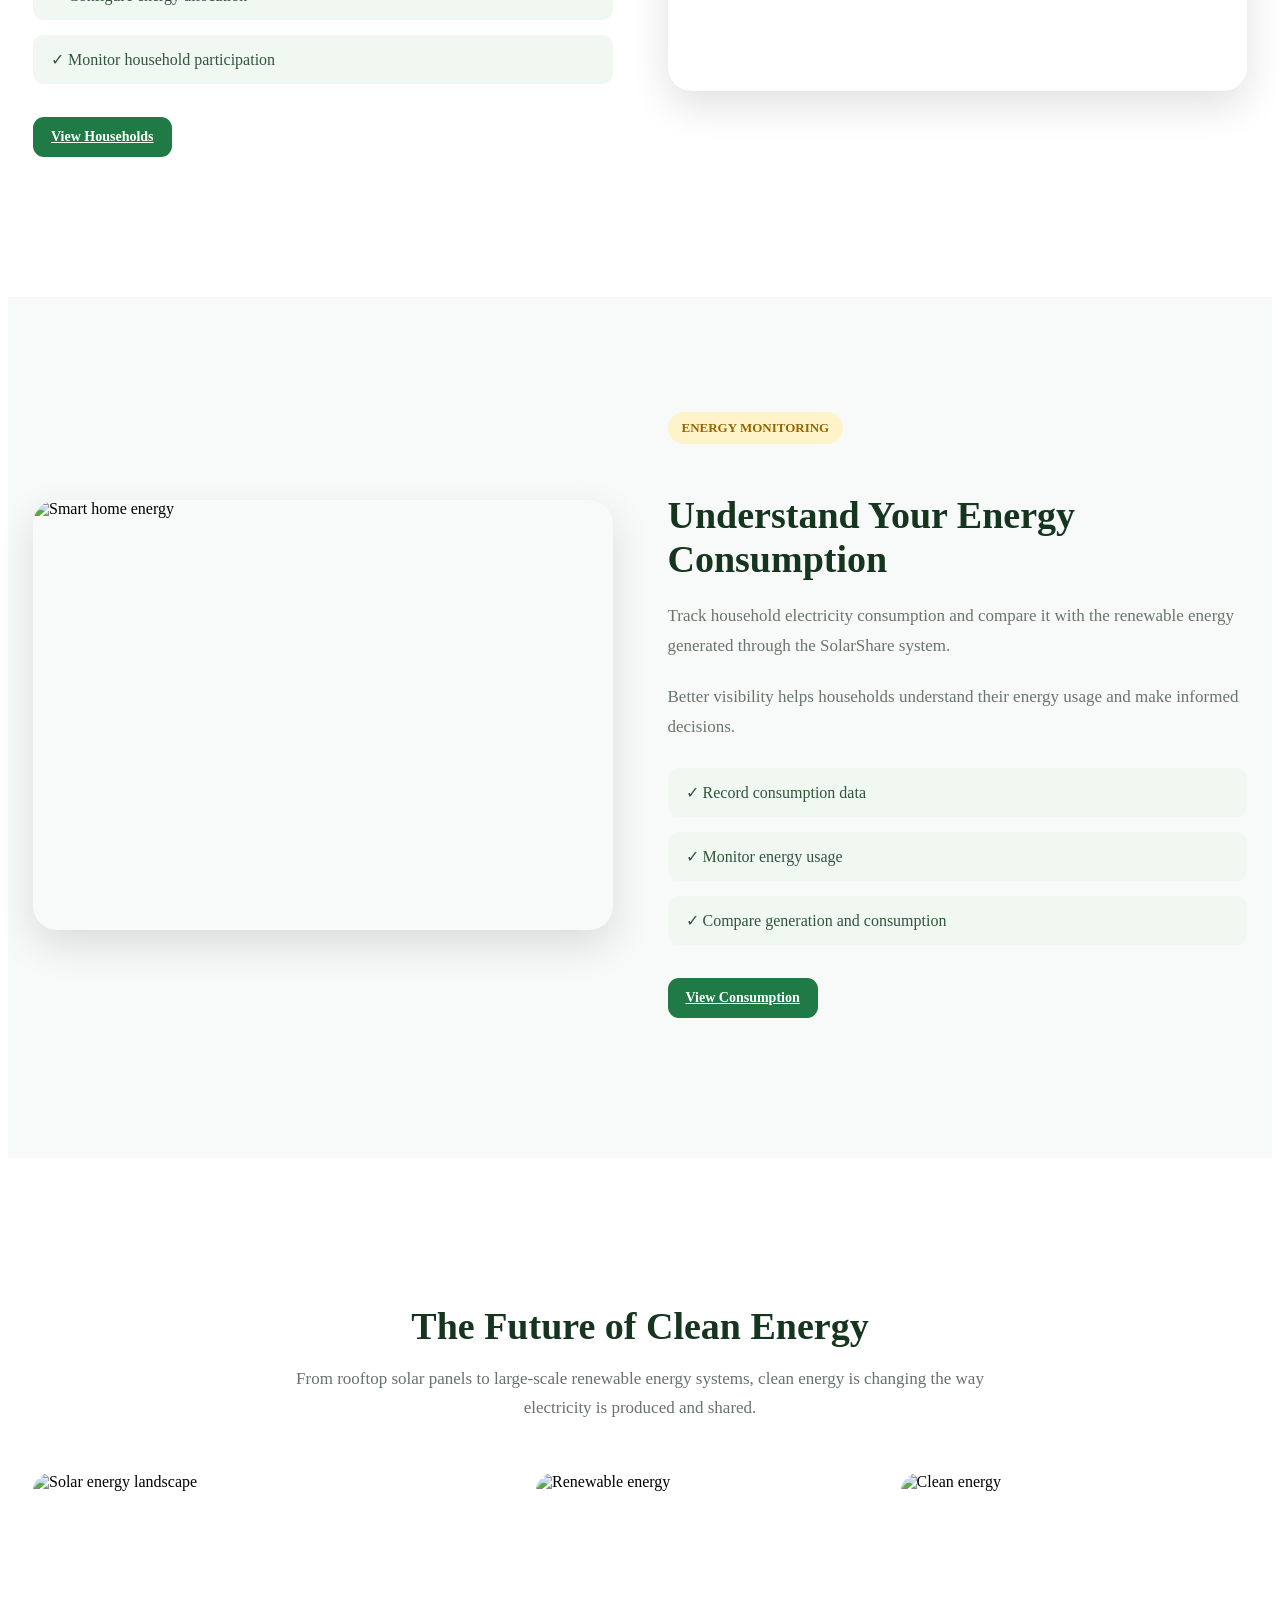
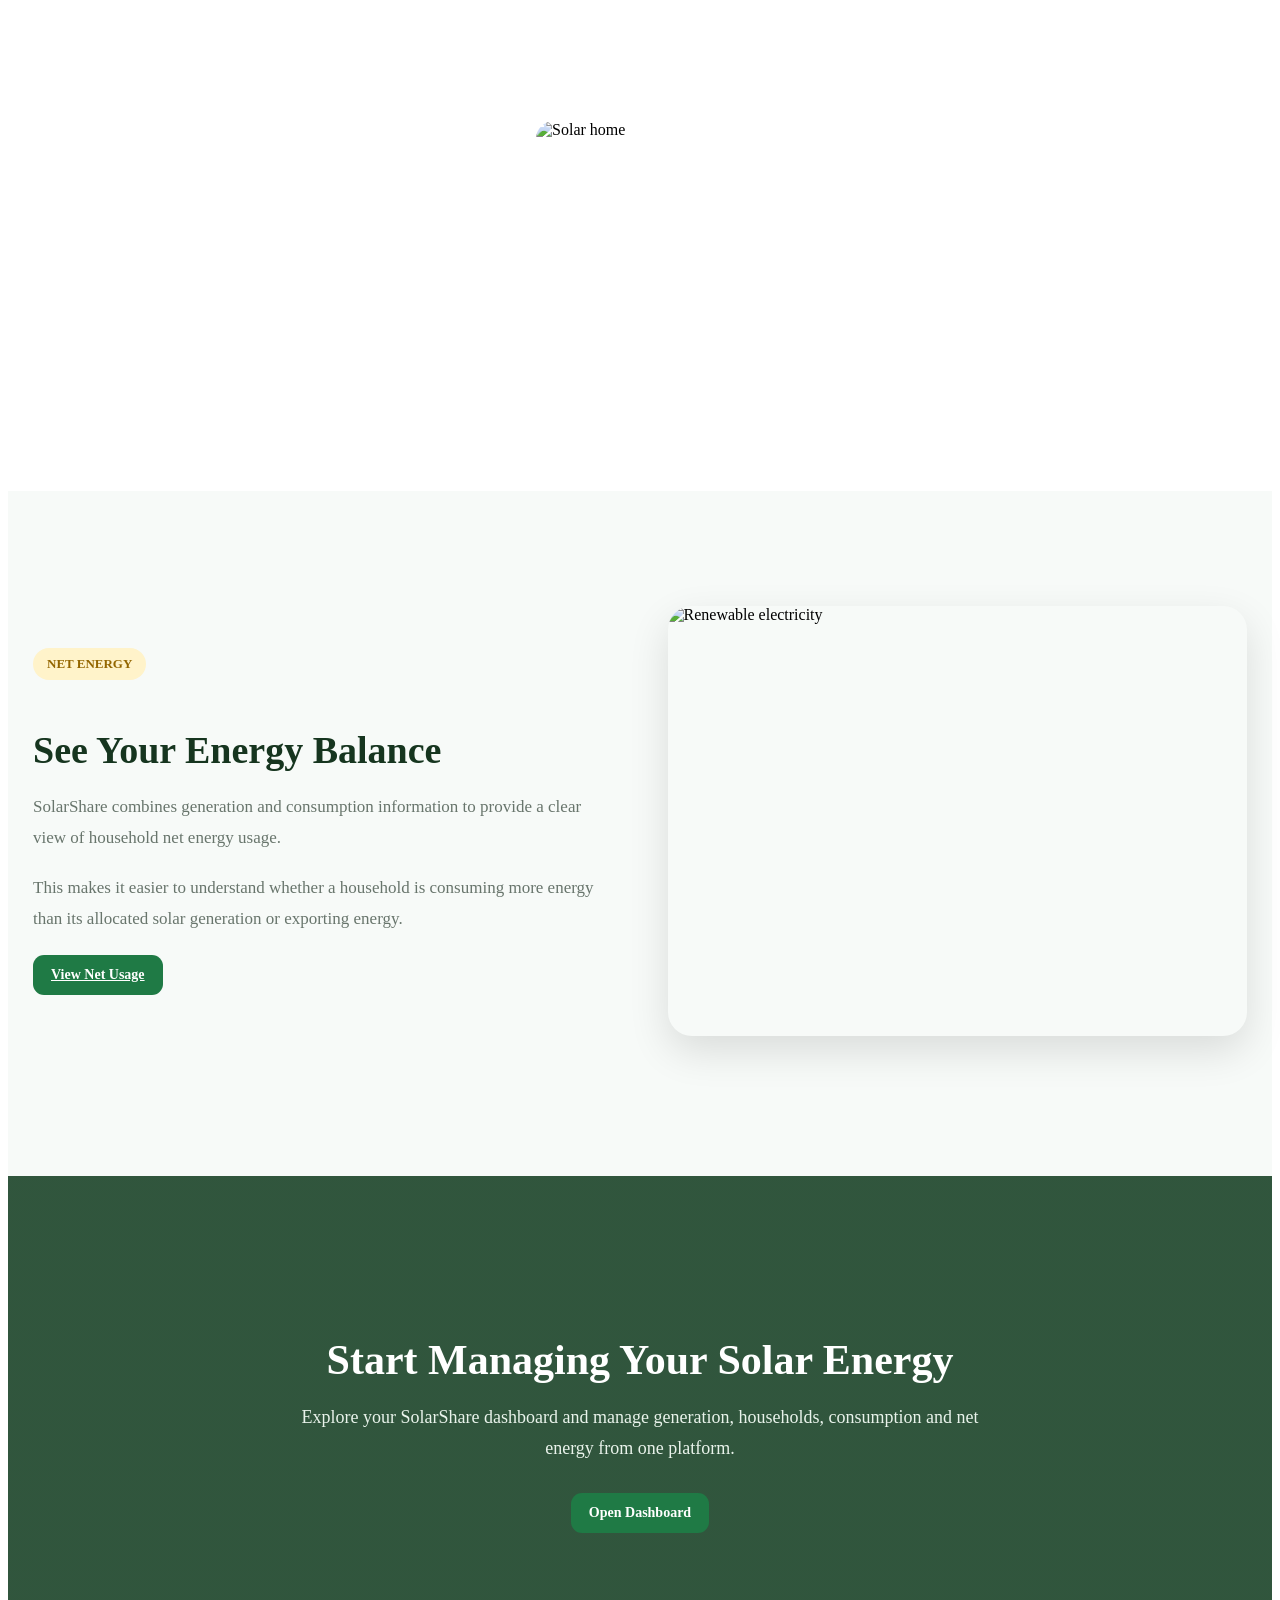
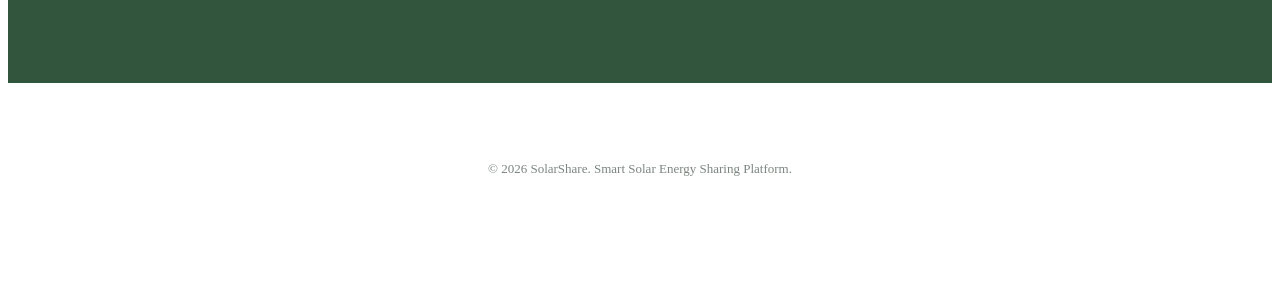
==== commit ac614463: "Update SolarShare frontend pages" ====
--- a/solarshare/src/main/resources/static/index.html
+++ b/solarshare/src/main/resources/static/index.html
@@ -1,23 +1,35 @@
 <!DOCTYPE html>
 <html lang="en">
+
 <head>
+
   <meta charset="UTF-8">
-  <meta name="viewport" content="width=device-width, initial-scale=1.0">
+
+  <meta name="viewport"
+        content="width=device-width, initial-scale=1.0">
 
   <title>SolarShare | Share Solar Energy</title>
 
-  <link rel="stylesheet" href="style.css">
+  <link rel="stylesheet"
+        href="style.css">
+
 
   <style>
-    /* =========================
+
+    /* =====================================================
        HOME PAGE
-    ========================= */
+    ===================================================== */
 
     .hero-home {
+
       min-height: 620px;
+
       display: flex;
+
       align-items: center;
+
       position: relative;
+
       background:
               linear-gradient(
                       90deg,
@@ -26,342 +38,586 @@
                       rgba(0, 0, 0, 0.15)
               ),
               url("https://images.unsplash.com/photo-1509391366360-2e959784a276?auto=format&fit=crop&w=1800&q=85")
-              center/cover no-repeat;
+              center / cover no-repeat;
+
       color: white;
     }
 
+
     .hero-home-content {
+
       max-width: 700px;
+
       padding: 80px 0;
     }
 
+
     .hero-home h1 {
+
       font-size: 58px;
+
       line-height: 1.08;
+
       margin-bottom: 24px;
     }
 
+
     .hero-home h1 span {
+
       color: #9be15d;
     }
 
+
     .hero-home p {
+
       font-size: 20px;
+
       line-height: 1.7;
+
       margin-bottom: 32px;
+
       color: #f2f2f2;
     }
 
+
     .hero-buttons {
+
       display: flex;
+
       gap: 15px;
+
       flex-wrap: wrap;
     }
 
+
     .hero-buttons a {
+
       text-decoration: none;
     }
 
+
     .home-section {
+
       padding: 80px 0;
     }
 
+
     .home-section-light {
+
       background: #f7faf8;
     }
 
+
     .section-heading {
+
       text-align: center;
+
       max-width: 750px;
+
       margin: 0 auto 50px;
     }
 
+
     .section-heading h2 {
+
       font-size: 38px;
+
       margin-bottom: 15px;
+
       color: #16351f;
     }
 
+
     .section-heading p {
+
       color: #66736a;
+
       font-size: 17px;
+
       line-height: 1.7;
     }
 
-    /* Image cards */
+
+    /* =====================================================
+       IMAGE CARDS
+    ===================================================== */
 
     .image-card-grid {
+
       display: grid;
-      grid-template-columns: repeat(3, 1fr);
+
+      grid-template-columns:
+                    repeat(3, 1fr);
+
       gap: 25px;
     }
 
+
     .image-card {
+
       background: white;
+
       border-radius: 18px;
+
       overflow: hidden;
-      box-shadow: 0 8px 30px rgba(0, 0, 0, 0.08);
-      transition: transform 0.3s ease, box-shadow 0.3s ease;
-    }
+
+      box-shadow:
+              0 8px 30px rgba(0, 0, 0, 0.08);
+
+      transition:
+              transform 0.3s ease,
+              box-shadow 0.3s ease;
+    }
+
 
     .image-card:hover {
+
       transform: translateY(-7px);
-      box-shadow: 0 15px 35px rgba(0, 0, 0, 0.13);
-    }
+
+      box-shadow:
+              0 15px 35px rgba(0, 0, 0, 0.13);
+    }
+
 
     .image-card img {
+
       width: 100%;
+
       height: 230px;
+
       object-fit: cover;
+
       display: block;
     }
 
+
     .image-card-content {
+
       padding: 25px;
     }
 
+
     .image-card-content h3 {
+
       margin-bottom: 10px;
+
       color: #173b23;
+
       font-size: 22px;
     }
 
+
     .image-card-content p {
+
       color: #68756c;
+
       line-height: 1.7;
+
       margin: 0;
     }
 
-    /* Image + text sections */
+
+    /* =====================================================
+       IMAGE + TEXT
+    ===================================================== */
 
     .image-text-section {
+
       display: grid;
-      grid-template-columns: 1fr 1fr;
+
+      grid-template-columns:
+                    1fr 1fr;
+
       gap: 55px;
+
       align-items: center;
     }
 
-    .image-text-section.reverse .image-text-image {
+
+    .image-text-section.reverse
+    .image-text-image {
+
       order: 2;
     }
 
+
+    .image-text-image {
+
+      width: 100%;
+    }
+
+
     .image-text-image img {
+
       width: 100%;
+
       height: 430px;
+
       object-fit: cover;
+
+      display: block;
+
       border-radius: 24px;
-      box-shadow: 0 15px 40px rgba(0, 0, 0, 0.12);
-    }
+
+      box-shadow:
+              0 15px 40px rgba(0, 0, 0, 0.12);
+    }
+
 
     .image-text-content h2 {
+
       font-size: 38px;
+
       color: #16351f;
+
       margin-bottom: 20px;
     }
 
+
     .image-text-content p {
+
       font-size: 17px;
+
       color: #68756c;
+
       line-height: 1.8;
+
       margin-bottom: 20px;
     }
 
+
     .feature-list {
+
       list-style: none;
+
       padding: 0;
+
       margin: 25px 0 0;
     }
 
+
     .feature-list li {
+
       margin-bottom: 15px;
+
       padding: 15px 18px;
+
       background: #f1f8f2;
+
       border-radius: 10px;
+
       color: #31553b;
+
       font-weight: 500;
     }
 
-    /* Stats */
+
+    /* =====================================================
+       STATISTICS
+    ===================================================== */
 
     .home-stats {
+
       display: grid;
-      grid-template-columns: repeat(4, 1fr);
+
+      grid-template-columns:
+                    repeat(4, 1fr);
+
       gap: 20px;
+
       margin-top: -55px;
+
       position: relative;
+
       z-index: 5;
     }
 
+
     .home-stat {
+
       background: white;
+
       border-radius: 16px;
+
       padding: 30px 20px;
+
       text-align: center;
-      box-shadow: 0 10px 30px rgba(0, 0, 0, 0.1);
-    }
+
+      box-shadow:
+              0 10px 30px rgba(0, 0, 0, 0.1);
+    }
+
 
     .home-stat h3 {
+
       font-size: 32px;
+
       color: #2d8a4e;
+
       margin-bottom: 5px;
     }
 
+
     .home-stat p {
+
       color: #68756c;
+
       margin: 0;
     }
 
-    /* Gallery */
+
+    /* =====================================================
+       SOLAR GALLERY
+    ===================================================== */
 
     .solar-gallery {
+
       display: grid;
-      grid-template-columns: 1.4fr 1fr 1fr;
-      grid-template-rows: 230px 230px;
+
+      grid-template-columns:
+                    1.4fr 1fr 1fr;
+
+      grid-template-rows:
+                    230px 230px;
+
       gap: 18px;
     }
 
+
     .gallery-item {
+
       overflow: hidden;
+
       border-radius: 18px;
     }
 
+
     .gallery-item:first-child {
+
       grid-row: span 2;
     }
 
+
     .gallery-item img {
+
       width: 100%;
+
       height: 100%;
+
       object-fit: cover;
-      transition: transform 0.5s ease;
-    }
+
+      display: block;
+
+      transition:
+              transform 0.5s ease;
+    }
+
 
     .gallery-item:hover img {
+
       transform: scale(1.06);
     }
 
-    /* CTA */
+
+    /* =====================================================
+       CALL TO ACTION
+    ===================================================== */
 
     .home-cta {
+
       padding: 90px 20px;
+
       background:
               linear-gradient(
                       rgba(20, 62, 34, 0.88),
                       rgba(20, 62, 34, 0.88)
               ),
               url("https://images.unsplash.com/photo-1473341304170-971dccb5ac1e?auto=format&fit=crop&w=1800&q=85")
-              center/cover no-repeat;
+              center / cover no-repeat;
+
       color: white;
+
       text-align: center;
     }
 
+
     .home-cta h2 {
+
       font-size: 42px;
+
       margin-bottom: 18px;
     }
 
+
     .home-cta p {
+
       max-width: 700px;
+
       margin: 0 auto 30px;
+
       font-size: 18px;
+
       line-height: 1.7;
+
       color: #e9f3eb;
     }
 
+
     .home-cta a {
+
       display: inline-block;
+
       text-decoration: none;
     }
 
-    /* Responsive */
+
+    /* =====================================================
+       RESPONSIVE
+    ===================================================== */
 
     @media (max-width: 900px) {
+
       .hero-home h1 {
+
         font-size: 44px;
       }
 
+
       .image-card-grid {
-        grid-template-columns: 1fr 1fr;
-      }
+
+        grid-template-columns:
+                        1fr 1fr;
+      }
+
 
       .image-text-section {
-        grid-template-columns: 1fr;
-      }
-
-      .image-text-section.reverse .image-text-image {
+
+        grid-template-columns:
+                        1fr;
+      }
+
+
+      .image-text-section.reverse
+      .image-text-image {
+
         order: 0;
       }
 
+
       .home-stats {
-        grid-template-columns: 1fr 1fr;
-      }
+
+        grid-template-columns:
+                        1fr 1fr;
+      }
+
 
       .solar-gallery {
-        grid-template-columns: 1fr 1fr;
-        grid-template-rows: repeat(3, 220px);
-      }
+
+        grid-template-columns:
+                        1fr 1fr;
+
+        grid-template-rows:
+                        repeat(2, 220px);
+      }
+
 
       .gallery-item:first-child {
+
         grid-row: span 2;
       }
     }
 
+
     @media (max-width: 600px) {
+
       .hero-home {
+
         min-height: 560px;
       }
 
+
       .hero-home h1 {
+
         font-size: 36px;
       }
 
+
       .hero-home p {
+
         font-size: 16px;
       }
 
+
       .image-card-grid {
-        grid-template-columns: 1fr;
-      }
+
+        grid-template-columns:
+                        1fr;
+      }
+
 
       .home-stats {
-        grid-template-columns: 1fr;
+
+        grid-template-columns:
+                        1fr;
+
         margin-top: 20px;
       }
 
+
       .image-text-image img {
+
         height: 300px;
       }
 
+
       .image-text-content h2 {
+
         font-size: 30px;
       }
 
+
       .section-heading h2 {
+
         font-size: 30px;
       }
 
+
       .solar-gallery {
+
         display: grid;
-        grid-template-columns: 1fr;
-        grid-template-rows: repeat(5, 220px);
-      }
+
+        grid-template-columns:
+                        1fr;
+
+        grid-template-rows:
+                        repeat(4, 220px);
+      }
+
 
       .gallery-item:first-child {
+
         grid-row: span 1;
       }
 
+
       .home-cta h2 {
+
         font-size: 32px;
       }
-    }
+
+    }
+
   </style>
+
 </head>
 
+
 <body>
 
-<!-- =========================
+
+<!-- =====================================================
      NAVIGATION
-========================= -->
+===================================================== -->
 
 <nav class="navbar">
 
@@ -371,32 +627,40 @@
       SolarShare
     </div>
 
+
     <div class="nav-links">
 
-      <a href="index.html" class="active">
+      <a href="index.html"
+         class="active">
         Home
       </a>
+
 
       <a href="dashboard.html">
         Dashboard
       </a>
 
+
       <a href="generation.html">
         Generation
       </a>
 
+
       <a href="households.html">
         Households
       </a>
 
+
       <a href="consumption.html">
         Consumption
       </a>
 
+
       <a href="net-usage.html">
         Net Usage
       </a>
 
+
       <a href="installation.html">
         Installation
       </a>
@@ -408,9 +672,10 @@
 </nav>
 
 
-<!-- =========================
-     HERO
-========================= -->
+
+<!-- =====================================================
+     HERO SECTION
+===================================================== -->
 
 <section class="hero-home">
 
@@ -422,27 +687,43 @@
                 CLEAN ENERGY • SMART SHARING
             </span>
 
+
       <h1>
+
         Share Solar Energy.
-        <span>Power a Better Future.</span>
+
+        <span>
+                    Power a Better Future.
+                </span>
+
       </h1>
 
+
       <p>
-        SolarShare helps households monitor solar generation,
-        manage energy consumption and share renewable energy
+
+        SolarShare helps households monitor
+        solar generation, manage energy
+        consumption and share renewable energy
         efficiently within a connected community.
+
       </p>
+
 
       <div class="hero-buttons">
 
         <a href="dashboard.html"
            class="btn btn-primary">
+
           Explore Dashboard
+
         </a>
+
 
         <a href="generation.html"
            class="btn btn-secondary">
+
           Manage Generation
+
         </a>
 
       </div>
@@ -454,17 +735,21 @@
 </section>
 
 
-<!-- =========================
-     STATS
-========================= -->
+
+<!-- =====================================================
+     STATISTICS
+===================================================== -->
 
 <div class="container">
 
   <div class="home-stats">
 
+
     <div class="home-stat">
 
-      <h3>100%</h3>
+      <h3>
+        100%
+      </h3>
 
       <p>
         Renewable Focus
@@ -475,7 +760,9 @@
 
     <div class="home-stat">
 
-      <h3>24/7</h3>
+      <h3>
+        24/7
+      </h3>
 
       <p>
         Energy Monitoring
@@ -486,7 +773,9 @@
 
     <div class="home-stat">
 
-      <h3>Smart</h3>
+      <h3>
+        Smart
+      </h3>
 
       <p>
         Energy Sharing
@@ -497,7 +786,9 @@
 
     <div class="home-stat">
 
-      <h3>Clean</h3>
+      <h3>
+        Clean
+      </h3>
 
       <p>
         Sustainable Future
@@ -505,18 +796,21 @@
 
     </div>
 
+
   </div>
 
 </div>
 
 
-<!-- =========================
+
+<!-- =====================================================
      INTRODUCTION
-========================= -->
+===================================================== -->
 
 <section class="home-section">
 
   <div class="container">
+
 
     <div class="section-heading">
 
@@ -525,16 +819,21 @@
       </h2>
 
       <p>
-        SolarShare connects solar generation, household
-        consumption and energy sharing in one simple platform.
+
+        SolarShare connects solar generation,
+        household consumption and energy sharing
+        in one simple platform.
+
       </p>
 
     </div>
 
 
+
     <div class="image-card-grid">
 
-      <!-- Card 1 -->
+
+      <!-- CARD 1 -->
 
       <div class="image-card">
 
@@ -549,8 +848,11 @@
           </h3>
 
           <p>
-            Record and monitor the amount of clean
-            electricity generated by solar installations.
+
+            Record and monitor the amount
+            of clean electricity generated
+            by solar installations.
+
           </p>
 
         </div>
@@ -558,7 +860,8 @@
       </div>
 
 
-      <!-- Card 2 -->
+
+      <!-- CARD 2 -->
 
       <div class="image-card">
 
@@ -573,8 +876,11 @@
           </h3>
 
           <p>
-            Track household consumption and understand
-            how much energy each home uses.
+
+            Track household consumption
+            and understand how much energy
+            each home uses.
+
           </p>
 
         </div>
@@ -582,7 +888,8 @@
       </div>
 
 
-      <!-- Card 3 -->
+
+      <!-- CARD 3 -->
 
       <div class="image-card">
 
@@ -597,14 +904,18 @@
           </h3>
 
           <p>
-            Encourage renewable energy usage and reduce
-            dependence on traditional energy sources.
+
+            Encourage renewable energy usage
+            and reduce dependence on traditional
+            energy sources.
+
           </p>
 
         </div>
 
       </div>
 
+
     </div>
 
   </div>
@@ -612,24 +923,32 @@
 </section>
 
 
-<!-- =========================
-     SOLAR SHARING SECTION
-========================= -->
+
+<!-- =====================================================
+     SOLAR GENERATION SECTION
+===================================================== -->
 
 <section class="home-section home-section-light">
 
   <div class="container">
 
+
     <div class="image-text-section">
 
+
+      <!-- WORKING SOLAR IMAGE -->
+
       <div class="image-text-image">
 
         <img
-                src="https://images.unsplash.com/photo-1509390662107-ffb3e517a8e9?auto=format&fit=crop&w=1200&q=85"
+                src="https://images.unsplash.com/photo-1509391366360-2e959784a276?auto=format&fit=crop&w=1200&q=85"
                 alt="Solar panels on a house">
 
       </div>
 
+
+
+      <!-- CONTENT -->
 
       <div class="image-text-content">
 
@@ -637,21 +956,30 @@
                     SOLAR GENERATION
                 </span>
 
+
         <h2>
           Generate Clean Energy From the Sun
         </h2>
 
+
         <p>
-          Solar panels convert sunlight into electricity
-          that can be monitored and shared through the
-          SolarShare platform.
+
+          Solar panels convert sunlight into
+          electricity that can be monitored
+          and shared through the SolarShare
+          platform.
+
         </p>
 
+
         <p>
-          Generation records allow users to understand
-          how much renewable energy is being produced
-          over time.
+
+          Generation records allow users to
+          understand how much renewable energy
+          is being produced over time.
+
         </p>
+
 
         <ul class="feature-list">
 
@@ -669,15 +997,20 @@
 
         </ul>
 
+
         <br>
+
 
         <a href="generation.html"
            class="btn btn-primary">
+
           View Generation
+
         </a>
 
       </div>
 
+
     </div>
 
   </div>
@@ -685,15 +1018,18 @@
 </section>
 
 
-<!-- =========================
+
+<!-- =====================================================
      HOUSEHOLD SECTION
-========================= -->
+===================================================== -->
 
 <section class="home-section">
 
   <div class="container">
 
+
     <div class="image-text-section reverse">
+
 
       <div class="image-text-image">
 
@@ -704,26 +1040,37 @@
       </div>
 
 
+
       <div class="image-text-content">
 
                 <span class="badge">
                     HOUSEHOLDS
                 </span>
 
+
         <h2>
           Connect Homes to Clean Energy
         </h2>
 
+
         <p>
-          SolarShare allows multiple households to be
-          connected to a shared renewable energy system.
+
+          SolarShare allows multiple households
+          to be connected to a shared renewable
+          energy system.
+
         </p>
 
+
         <p>
-          Household allocation ratios can be managed
-          so that generated energy can be distributed
-          according to the configured sharing model.
+
+          Household allocation ratios can be
+          managed so that generated energy can
+          be distributed according to the
+          configured sharing model.
+
         </p>
+
 
         <ul class="feature-list">
 
@@ -741,15 +1088,20 @@
 
         </ul>
 
+
         <br>
+
 
         <a href="households.html"
            class="btn btn-primary">
+
           View Households
+
         </a>
 
       </div>
 
+
     </div>
 
   </div>
@@ -757,15 +1109,18 @@
 </section>
 
 
-<!-- =========================
+
+<!-- =====================================================
      CONSUMPTION SECTION
-========================= -->
+===================================================== -->
 
 <section class="home-section home-section-light">
 
   <div class="container">
 
+
     <div class="image-text-section">
+
 
       <div class="image-text-image">
 
@@ -776,26 +1131,37 @@
       </div>
 
 
+
       <div class="image-text-content">
 
                 <span class="badge">
                     ENERGY MONITORING
                 </span>
 
+
         <h2>
           Understand Your Energy Consumption
         </h2>
 
+
         <p>
-          Track household electricity consumption and
-          compare it with the renewable energy generated
+
+          Track household electricity
+          consumption and compare it with
+          the renewable energy generated
           through the SolarShare system.
+
         </p>
 
+
         <p>
-          Better visibility helps households understand
-          their energy usage and make informed decisions.
+
+          Better visibility helps households
+          understand their energy usage and
+          make informed decisions.
+
         </p>
+
 
         <ul class="feature-list">
 
@@ -813,15 +1179,20 @@
 
         </ul>
 
+
         <br>
+
 
         <a href="consumption.html"
            class="btn btn-primary">
+
           View Consumption
+
         </a>
 
       </div>
 
+
     </div>
 
   </div>
@@ -829,13 +1200,15 @@
 </section>
 
 
-<!-- =========================
+
+<!-- =====================================================
      IMAGE GALLERY
-========================= -->
+===================================================== -->
 
 <section class="home-section">
 
   <div class="container">
+
 
     <div class="section-heading">
 
@@ -844,15 +1217,22 @@
       </h2>
 
       <p>
-        From rooftop solar panels to large-scale renewable
-        energy systems, clean energy is changing the way
+
+        From rooftop solar panels to
+        large-scale renewable energy systems,
+        clean energy is changing the way
         electricity is produced and shared.
+
       </p>
 
     </div>
 
 
+
     <div class="solar-gallery">
+
+
+      <!-- IMAGE 1 -->
 
       <div class="gallery-item">
 
@@ -863,14 +1243,8 @@
       </div>
 
 
-      <div class="gallery-item">
-
-        <img
-                src="https://images.unsplash.com/photo-1509390144018-eeaf650522af?auto=format&fit=crop&w=900&q=85"
-                alt="Solar panels">
-
-      </div>
-
+
+      <!-- IMAGE 2 -->
 
       <div class="gallery-item">
 
@@ -881,6 +1255,9 @@
       </div>
 
 
+
+      <!-- IMAGE 3 -->
+
       <div class="gallery-item">
 
         <img
@@ -890,6 +1267,9 @@
       </div>
 
 
+
+      <!-- IMAGE 4 -->
+
       <div class="gallery-item">
 
         <img
@@ -898,6 +1278,7 @@
 
       </div>
 
+
     </div>
 
   </div>
@@ -905,15 +1286,18 @@
 </section>
 
 
-<!-- =========================
-     NET USAGE
-========================= -->
+
+<!-- =====================================================
+     NET USAGE SECTION
+===================================================== -->
 
 <section class="home-section home-section-light">
 
   <div class="container">
 
+
     <div class="image-text-section reverse">
+
 
       <div class="image-text-image">
 
@@ -924,35 +1308,49 @@
       </div>
 
 
+
       <div class="image-text-content">
 
                 <span class="badge">
                     NET ENERGY
                 </span>
 
+
         <h2>
           See Your Energy Balance
         </h2>
 
+
         <p>
-          SolarShare combines generation and consumption
-          information to provide a clear view of household
-          net energy usage.
+
+          SolarShare combines generation and
+          consumption information to provide
+          a clear view of household net energy
+          usage.
+
         </p>
 
+
         <p>
-          This makes it easier to understand whether a
-          household is consuming more energy than its
-          allocated solar generation or exporting energy.
+
+          This makes it easier to understand
+          whether a household is consuming more
+          energy than its allocated solar
+          generation or exporting energy.
+
         </p>
+
 
         <a href="net-usage.html"
            class="btn btn-primary">
+
           View Net Usage
+
         </a>
 
       </div>
 
+
     </div>
 
   </div>
@@ -960,44 +1358,57 @@
 </section>
 
 
-<!-- =========================
+
+<!-- =====================================================
      CALL TO ACTION
-========================= -->
+===================================================== -->
 
 <section class="home-cta">
 
   <div class="container">
+
 
     <h2>
       Start Managing Your Solar Energy
     </h2>
 
+
     <p>
-      Explore your SolarShare dashboard and manage
-      generation, households, consumption and net energy
-      from one platform.
+
+      Explore your SolarShare dashboard and
+      manage generation, households, consumption
+      and net energy from one platform.
+
     </p>
+
 
     <a href="dashboard.html"
        class="btn btn-primary">
+
       Open Dashboard
+
     </a>
 
+
   </div>
 
 </section>
 
 
-<!-- =========================
+
+<!-- =====================================================
      FOOTER
-========================= -->
+===================================================== -->
 
 <footer class="footer">
 
   <div class="container">
 
     <p>
-      © 2026 SolarShare. Smart Solar Energy Sharing Platform.
+
+      © 2026 SolarShare.
+      Smart Solar Energy Sharing Platform.
+
     </p>
 
   </div>
@@ -1006,4 +1417,5 @@
 
 
 </body>
+
 </html>
